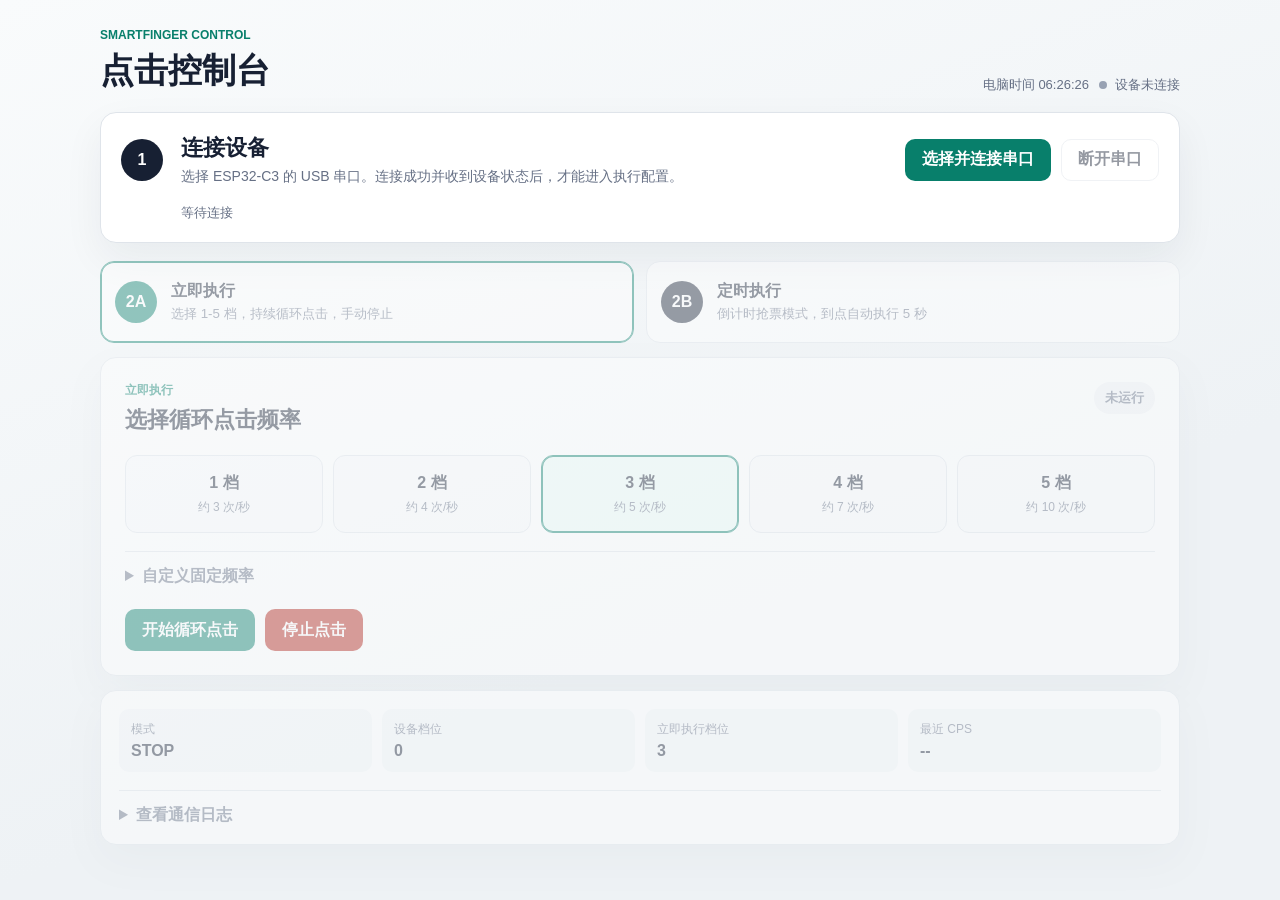
==== desktop-control/index.html @ efdde876 "Implement SmartFinger Desktop Control GUI with Web Serial support, including connection management, " ====
<!DOCTYPE html>
<html lang="zh-CN">
  <head>
    <meta charset="UTF-8">
    <meta name="viewport" content="width=device-width, initial-scale=1.0">
    <title>SmartFinger Control</title>
    <link rel="stylesheet" href="./styles.css">
  </head>
  <body>
    <main class="shell">
      <header class="topbar">
        <div>
          <p class="eyebrow">SmartFinger Control</p>
          <h1>点击控制台</h1>
        </div>
        <div class="top-status">
          <span id="computer-clock">电脑时间 --:--:--</span>
          <span id="device-status" class="status-dot">设备未连接</span>
        </div>
      </header>

      <section class="connection-step" id="connection-step">
        <div class="step-number">1</div>
        <div class="step-copy">
          <h2>连接设备</h2>
          <p>选择 ESP32-C3 的 USB 串口。连接成功并收到设备状态后，才能进入执行配置。</p>
        </div>
        <div class="connection-actions">
          <button class="button primary" id="connect-button">选择并连接串口</button>
          <button class="button quiet" id="disconnect-button" disabled>断开串口</button>
        </div>
        <div class="connection-health" id="connection-health">等待连接</div>
      </section>

      <section class="workspace is-locked" id="workspace">
        <div class="mode-switch" role="tablist" aria-label="执行方式">
          <button class="mode-button is-active" data-mode="immediate" role="tab">
            <span class="mode-index">2A</span>
            <span>
              <strong>立即执行</strong>
              <small>选择 1-5 档，持续循环点击，手动停止</small>
            </span>
          </button>
          <button class="mode-button" data-mode="scheduled" role="tab">
            <span class="mode-index">2B</span>
            <span>
              <strong>定时执行</strong>
              <small>倒计时抢票模式，到点自动执行 5 秒</small>
            </span>
          </button>
        </div>

        <section class="mode-panel" id="immediate-panel">
          <div class="section-heading">
            <div>
              <p class="eyebrow">立即执行</p>
              <h2>选择循环点击频率</h2>
            </div>
            <span class="mode-state" id="immediate-state">未运行</span>
          </div>

          <div class="grade-list" id="grade-list">
            <button class="grade-card" data-grade="1"><strong>1 档</strong><span>约 3 次/秒</span></button>
            <button class="grade-card" data-grade="2"><strong>2 档</strong><span>约 4 次/秒</span></button>
            <button class="grade-card is-selected" data-grade="3"><strong>3 档</strong><span>约 5 次/秒</span></button>
            <button class="grade-card" data-grade="4"><strong>4 档</strong><span>约 7 次/秒</span></button>
            <button class="grade-card" data-grade="5"><strong>5 档</strong><span>约 10 次/秒</span></button>
          </div>

          <details class="advanced">
            <summary>自定义固定频率</summary>
            <div class="field-grid">
              <label><span>按下时长 Tap (ms)</span><input id="tap-ms-input" type="number" min="1" value="45"></label>
              <label><span>松开时长 Rest (ms)</span><input id="rest-ms-input" type="number" min="1" value="155"></label>
            </div>
            <div class="action-row">
              <button class="button quiet" id="apply-profile-button">应用自定义频率</button>
              <button class="button quiet" id="clear-profile-button">恢复档位预设</button>
            </div>
          </details>

          <div class="primary-actions">
            <button class="button start" id="immediate-start-button">开始循环点击</button>
            <button class="button stop" id="immediate-stop-button">停止点击</button>
          </div>
        </section>

        <section class="mode-panel is-hidden" id="scheduled-panel">
          <div class="section-heading">
            <div>
              <p class="eyebrow">定时执行</p>
              <h2>设置抢票模式启动时间</h2>
            </div>
            <span class="mode-state" id="scheduled-state">未武装</span>
          </div>

          <div class="schedule-explainer">
            到点后自动运行 5 秒高仿真点击。电脑时间会在武装前自动同步到设备。
          </div>

          <div class="schedule-choice">
            <article class="schedule-card">
              <h3>几秒后开始</h3>
              <p>适合快速测试和短时间准备。</p>
              <label><span>倒计时秒数</span><input id="delay-seconds-input" type="number" min="0.1" step="0.1" value="5"></label>
              <button class="button primary" id="countdown-arm-button">武装倒计时</button>
            </article>
            <article class="schedule-card">
              <h3>指定时刻开始</h3>
              <p>适合对齐电脑上的目标时间。</p>
              <label><span>目标时刻</span><input id="target-time-input" type="time" step="1"></label>
              <button class="button primary" id="absolute-arm-button">按时刻武装</button>
            </article>
          </div>

          <div class="countdown-display">
            <span>设备倒计时</span>
            <strong id="countdown-value">--.-s</strong>
            <span id="schedule-step">WAIT</span>
          </div>

          <div class="primary-actions">
            <button class="button stop" id="cancel-schedule-button">取消定时并停止</button>
          </div>
        </section>

        <section class="monitor-panel">
          <div class="monitor-summary">
            <div><span>模式</span><strong id="state-mode">STOP</strong></div>
            <div><span>设备档位</span><strong id="state-grade">0</strong></div>
            <div><span>立即执行档位</span><strong id="selected-grade">3</strong></div>
            <div><span>最近 CPS</span><strong id="last-cps">--</strong></div>
          </div>
          <details class="logs">
            <summary>查看通信日志</summary>
            <div class="log-actions">
              <button class="button quiet small" id="refresh-status-button">刷新状态</button>
              <button class="button quiet small" id="clear-log-button">清空日志</button>
            </div>
            <pre id="log-output"></pre>
          </details>
        </section>
      </section>
    </main>

    <script type="module" src="./app.js"></script>
  </body>
</html>
---- desktop-control/styles.css ----
:root {
  --ink: #172033;
  --muted: #667085;
  --line: #dfe4ea;
  --paper: #ffffff;
  --page: #eef2f5;
  --green: #087f6b;
  --green-dark: #066654;
  --red: #b42318;
  --amber: #a15c07;
}

* { box-sizing: border-box; }

body {
  margin: 0;
  min-height: 100vh;
  background: linear-gradient(160deg, #f9fbfc 0%, var(--page) 65%);
  color: var(--ink);
  font-family: "PingFang SC", "SF Pro Display", "Helvetica Neue", sans-serif;
}

button, input { font: inherit; }
button { cursor: pointer; }
button:disabled { cursor: not-allowed; opacity: .45; }

.shell {
  width: min(1080px, calc(100vw - 32px));
  margin: 0 auto;
  padding: 28px 0 48px;
}

.topbar {
  display: flex;
  align-items: flex-end;
  justify-content: space-between;
  gap: 20px;
  margin-bottom: 18px;
}

.eyebrow {
  margin: 0 0 6px;
  color: var(--green);
  font-size: 12px;
  font-weight: 800;
  text-transform: uppercase;
}

h1, h2, h3, p { margin-top: 0; }
h1 { margin-bottom: 0; font-size: 34px; }
h2 { margin-bottom: 0; font-size: 22px; }
h3 { margin-bottom: 6px; }

.top-status {
  display: flex;
  gap: 10px;
  color: var(--muted);
  font-size: 13px;
}

.status-dot {
  padding-left: 16px;
  position: relative;
}

.status-dot::before {
  content: "";
  position: absolute;
  left: 0;
  top: 5px;
  width: 8px;
  height: 8px;
  border-radius: 50%;
  background: #98a2b3;
}

.status-dot.is-online::before { background: var(--green); }
.status-dot.is-error::before { background: var(--red); }

.connection-step,
.mode-panel,
.monitor-panel {
  background: var(--paper);
  border: 1px solid var(--line);
  border-radius: 16px;
  box-shadow: 0 16px 40px rgba(23, 32, 51, .06);
}

.connection-step {
  display: grid;
  grid-template-columns: auto 1fr auto;
  align-items: center;
  gap: 18px;
  padding: 20px;
}

.step-number,
.mode-index {
  display: grid;
  place-items: center;
  width: 42px;
  height: 42px;
  border-radius: 50%;
  background: var(--ink);
  color: white;
  font-weight: 800;
}

.step-copy p,
.schedule-card p {
  margin: 5px 0 0;
  color: var(--muted);
  font-size: 14px;
}

.connection-actions,
.action-row,
.primary-actions,
.log-actions {
  display: flex;
  gap: 10px;
  flex-wrap: wrap;
}

.connection-health {
  grid-column: 2 / -1;
  color: var(--muted);
  font-size: 13px;
}

.workspace {
  margin-top: 18px;
  transition: opacity .2s ease;
}

.workspace.is-locked {
  opacity: .42;
  pointer-events: none;
  user-select: none;
}

.mode-switch {
  display: grid;
  grid-template-columns: 1fr 1fr;
  gap: 12px;
  margin-bottom: 14px;
}

.mode-button {
  display: flex;
  align-items: center;
  gap: 14px;
  min-height: 82px;
  padding: 14px;
  border: 1px solid var(--line);
  border-radius: 14px;
  background: var(--paper);
  color: var(--ink);
  text-align: left;
}

.mode-button strong,
.mode-button small {
  display: block;
}

.mode-button small {
  margin-top: 3px;
  color: var(--muted);
}

.mode-button.is-active {
  border-color: var(--green);
  box-shadow: inset 0 0 0 1px var(--green);
}

.mode-button.is-active .mode-index { background: var(--green); }

.mode-panel {
  padding: 24px;
}

.mode-panel.is-hidden { display: none; }

.section-heading {
  display: flex;
  justify-content: space-between;
  align-items: flex-start;
  gap: 16px;
  margin-bottom: 20px;
}

.mode-state {
  padding: 7px 11px;
  border-radius: 999px;
  background: #f2f4f7;
  color: var(--muted);
  font-size: 13px;
  font-weight: 700;
}

.grade-list {
  display: grid;
  grid-template-columns: repeat(5, 1fr);
  gap: 10px;
}

.grade-card {
  min-height: 78px;
  border: 1px solid var(--line);
  border-radius: 12px;
  background: #fbfcfd;
  color: var(--ink);
}

.grade-card strong,
.grade-card span {
  display: block;
}

.grade-card span {
  margin-top: 5px;
  color: var(--muted);
  font-size: 12px;
}

.grade-card.is-selected {
  border-color: var(--green);
  background: #ecfdf8;
  box-shadow: inset 0 0 0 1px var(--green);
}

.advanced,
.logs {
  margin-top: 18px;
  border-top: 1px solid var(--line);
  padding-top: 14px;
}

summary {
  cursor: pointer;
  color: var(--muted);
  font-weight: 700;
}

.field-grid,
.schedule-choice {
  display: grid;
  grid-template-columns: 1fr 1fr;
  gap: 12px;
  margin: 14px 0;
}

label {
  display: grid;
  gap: 7px;
  color: var(--muted);
  font-size: 13px;
}

input {
  width: 100%;
  min-height: 44px;
  padding: 0 12px;
  border: 1px solid var(--line);
  border-radius: 10px;
  background: white;
  color: var(--ink);
}

.primary-actions { margin-top: 22px; }

.button {
  min-height: 42px;
  padding: 0 16px;
  border: 1px solid transparent;
  border-radius: 10px;
  font-weight: 800;
}

.button.primary,
.button.start {
  background: var(--green);
  color: white;
}

.button.primary:hover,
.button.start:hover { background: var(--green-dark); }

.button.stop {
  background: var(--red);
  color: white;
}

.button.quiet {
  border-color: var(--line);
  background: white;
  color: var(--ink);
}

.button.small { min-height: 34px; font-size: 12px; }

.schedule-explainer {
  padding: 12px 14px;
  border-left: 4px solid var(--amber);
  background: #fff8eb;
  color: #6f4b18;
  font-size: 14px;
}

.schedule-card {
  padding: 18px;
  border: 1px solid var(--line);
  border-radius: 12px;
  background: #fbfcfd;
}

.schedule-card label { margin: 16px 0 12px; }

.countdown-display {
  display: grid;
  grid-template-columns: 1fr auto auto;
  align-items: center;
  gap: 16px;
  margin-top: 10px;
  padding: 16px;
  border-radius: 12px;
  background: var(--ink);
  color: white;
}

.countdown-display strong { font-size: 28px; }

.monitor-panel {
  margin-top: 14px;
  padding: 18px;
}

.monitor-summary {
  display: grid;
  grid-template-columns: repeat(4, 1fr);
  gap: 10px;
}

.monitor-summary div {
  padding: 12px;
  border-radius: 10px;
  background: #f5f7f9;
}

.monitor-summary span,
.monitor-summary strong { display: block; }
.monitor-summary span { color: var(--muted); font-size: 12px; margin-bottom: 4px; }

.log-actions { margin: 12px 0 8px; }

pre {
  max-height: 260px;
  overflow: auto;
  margin: 0;
  padding: 12px;
  border-radius: 10px;
  background: #111827;
  color: #d1fae5;
  font-size: 12px;
  white-space: pre-wrap;
}

@media (max-width: 760px) {
  .topbar, .connection-step { display: grid; grid-template-columns: 1fr; }
  .connection-health { grid-column: auto; }
  .mode-switch, .field-grid, .schedule-choice, .monitor-summary, .grade-list { grid-template-columns: 1fr; }
  .top-status { display: grid; }
}
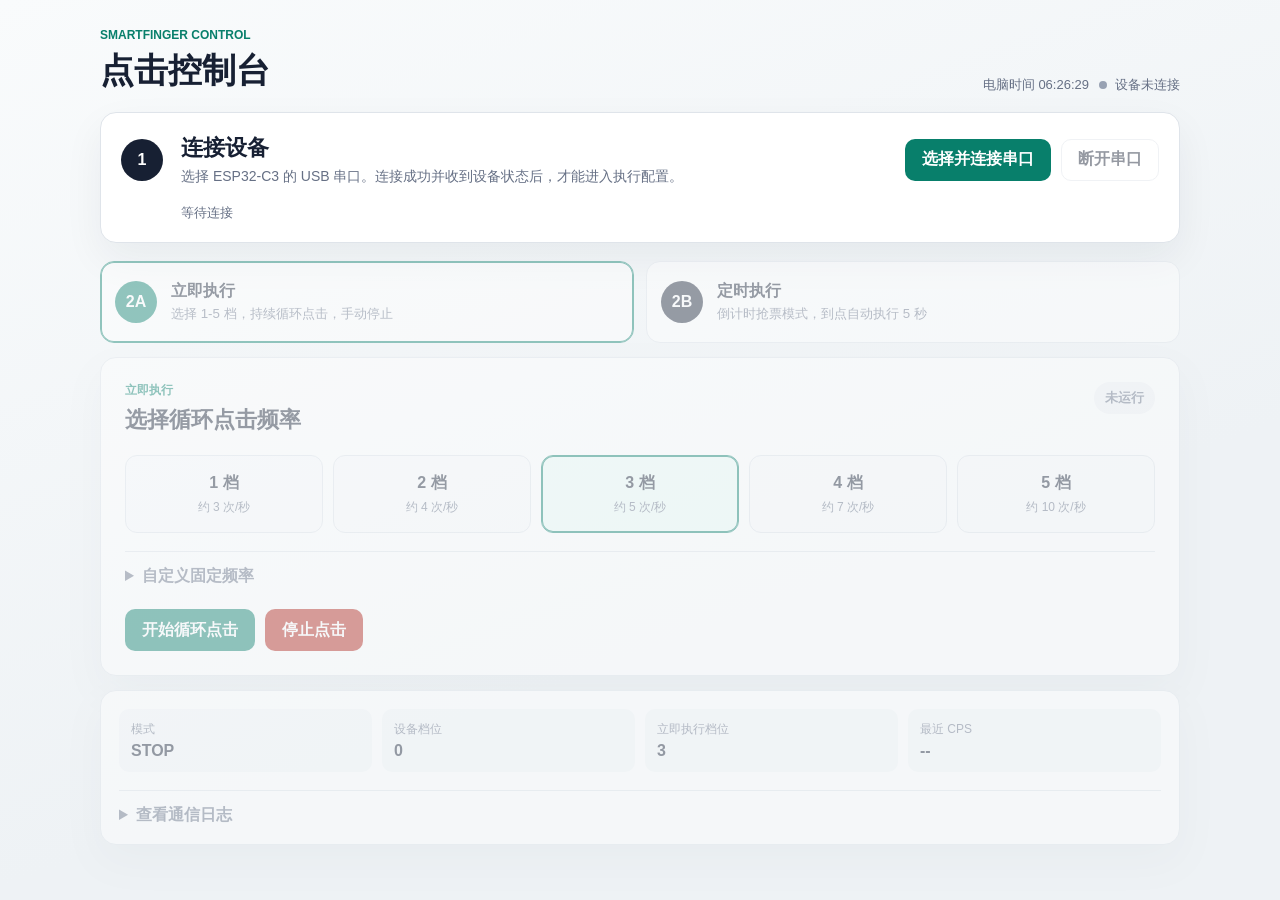
==== commit 9b03e506: "Enhance SmartFinger Desktop Control with date-time scheduling features. Update input fields to accep" ====
--- a/desktop-control/index.html
+++ b/desktop-control/index.html
@@ -106,16 +106,16 @@
               <button class="button primary" id="countdown-arm-button">武装倒计时</button>
             </article>
             <article class="schedule-card">
-              <h3>指定时刻开始</h3>
-              <p>适合对齐电脑上的目标时间。</p>
-              <label><span>目标时刻</span><input id="target-time-input" type="time" step="1"></label>
-              <button class="button primary" id="absolute-arm-button">按时刻武装</button>
+              <h3>指定日期时间开始</h3>
+              <p>适合跨天抢票。默认按整分钟配置，秒数固定为 00。</p>
+              <label><span>目标日期时间</span><input id="target-datetime-input" type="datetime-local" step="60"></label>
+              <button class="button primary" id="absolute-arm-button">按日期时间武装</button>
             </article>
           </div>
 
           <div class="countdown-display">
             <span>设备倒计时</span>
-            <strong id="countdown-value">--.-s</strong>
+            <strong id="countdown-value">--</strong>
             <span id="schedule-step">WAIT</span>
           </div>
 
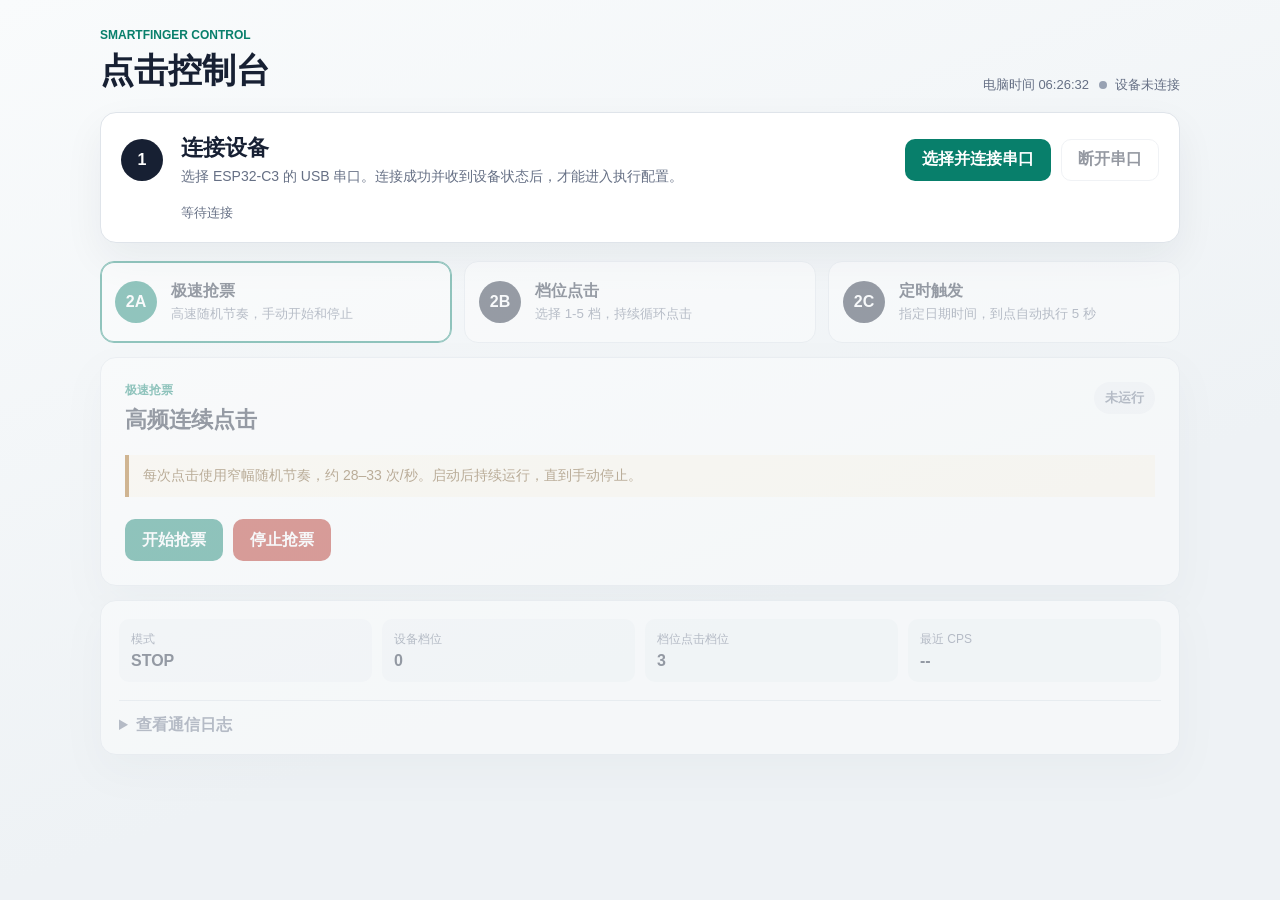
==== commit c9218ac2: "feat：终极版" ====
--- a/desktop-control/index.html
+++ b/desktop-control/index.html
@@ -34,29 +34,55 @@
 
       <section class="workspace is-locked" id="workspace">
         <div class="mode-switch" role="tablist" aria-label="执行方式">
-          <button class="mode-button is-active" data-mode="immediate" role="tab">
+          <button class="mode-button is-active" data-mode="rush" role="tab">
             <span class="mode-index">2A</span>
             <span>
-              <strong>立即执行</strong>
-              <small>选择 1-5 档，持续循环点击，手动停止</small>
+              <strong>极速抢票</strong>
+              <small>高速随机节奏，手动开始和停止</small>
+            </span>
+          </button>
+          <button class="mode-button" data-mode="grade" role="tab">
+            <span class="mode-index">2B</span>
+            <span>
+              <strong>档位点击</strong>
+              <small>选择 1-5 档，持续循环点击</small>
             </span>
           </button>
           <button class="mode-button" data-mode="scheduled" role="tab">
-            <span class="mode-index">2B</span>
+            <span class="mode-index">2C</span>
             <span>
-              <strong>定时执行</strong>
-              <small>倒计时抢票模式，到点自动执行 5 秒</small>
+              <strong>定时触发</strong>
+              <small>指定日期时间，到点自动执行 5 秒</small>
             </span>
           </button>
         </div>
 
-        <section class="mode-panel" id="immediate-panel">
+        <section class="mode-panel" id="rush-panel">
           <div class="section-heading">
             <div>
-              <p class="eyebrow">立即执行</p>
+              <p class="eyebrow">极速抢票</p>
+              <h2>高频连续点击</h2>
+            </div>
+            <span class="mode-state" id="rush-state">未运行</span>
+          </div>
+
+          <div class="schedule-explainer">
+            每次点击使用窄幅随机节奏，约 28–33 次/秒。启动后持续运行，直到手动停止。
+          </div>
+
+          <div class="primary-actions">
+            <button class="button start" id="rush-start-button">开始抢票</button>
+            <button class="button stop" id="rush-stop-button">停止抢票</button>
+          </div>
+        </section>
+
+        <section class="mode-panel is-hidden" id="grade-panel">
+          <div class="section-heading">
+            <div>
+              <p class="eyebrow">档位点击</p>
               <h2>选择循环点击频率</h2>
             </div>
-            <span class="mode-state" id="immediate-state">未运行</span>
+            <span class="mode-state" id="grade-state">未运行</span>
           </div>
 
           <div class="grade-list" id="grade-list">
@@ -88,7 +114,7 @@
         <section class="mode-panel is-hidden" id="scheduled-panel">
           <div class="section-heading">
             <div>
-              <p class="eyebrow">定时执行</p>
+              <p class="eyebrow">定时触发</p>
               <h2>设置抢票模式启动时间</h2>
             </div>
             <span class="mode-state" id="scheduled-state">未武装</span>
@@ -128,7 +154,7 @@
           <div class="monitor-summary">
             <div><span>模式</span><strong id="state-mode">STOP</strong></div>
             <div><span>设备档位</span><strong id="state-grade">0</strong></div>
-            <div><span>立即执行档位</span><strong id="selected-grade">3</strong></div>
+            <div><span>档位点击档位</span><strong id="selected-grade">3</strong></div>
             <div><span>最近 CPS</span><strong id="last-cps">--</strong></div>
           </div>
           <details class="logs">
--- a/desktop-control/styles.css
+++ b/desktop-control/styles.css
@@ -141,7 +141,8 @@
 
 .mode-switch {
   display: grid;
-  grid-template-columns: 1fr 1fr;
+  grid-template-columns: repeat(3, minmax(0, 1fr));
+  align-items: stretch;
   gap: 12px;
   margin-bottom: 14px;
 }
@@ -150,6 +151,8 @@
   display: flex;
   align-items: center;
   gap: 14px;
+  width: 100%;
+  min-width: 0;
   min-height: 82px;
   padding: 14px;
   border: 1px solid var(--line);
@@ -162,6 +165,7 @@
 .mode-button strong,
 .mode-button small {
   display: block;
+  min-width: 0;
 }
 
 .mode-button small {
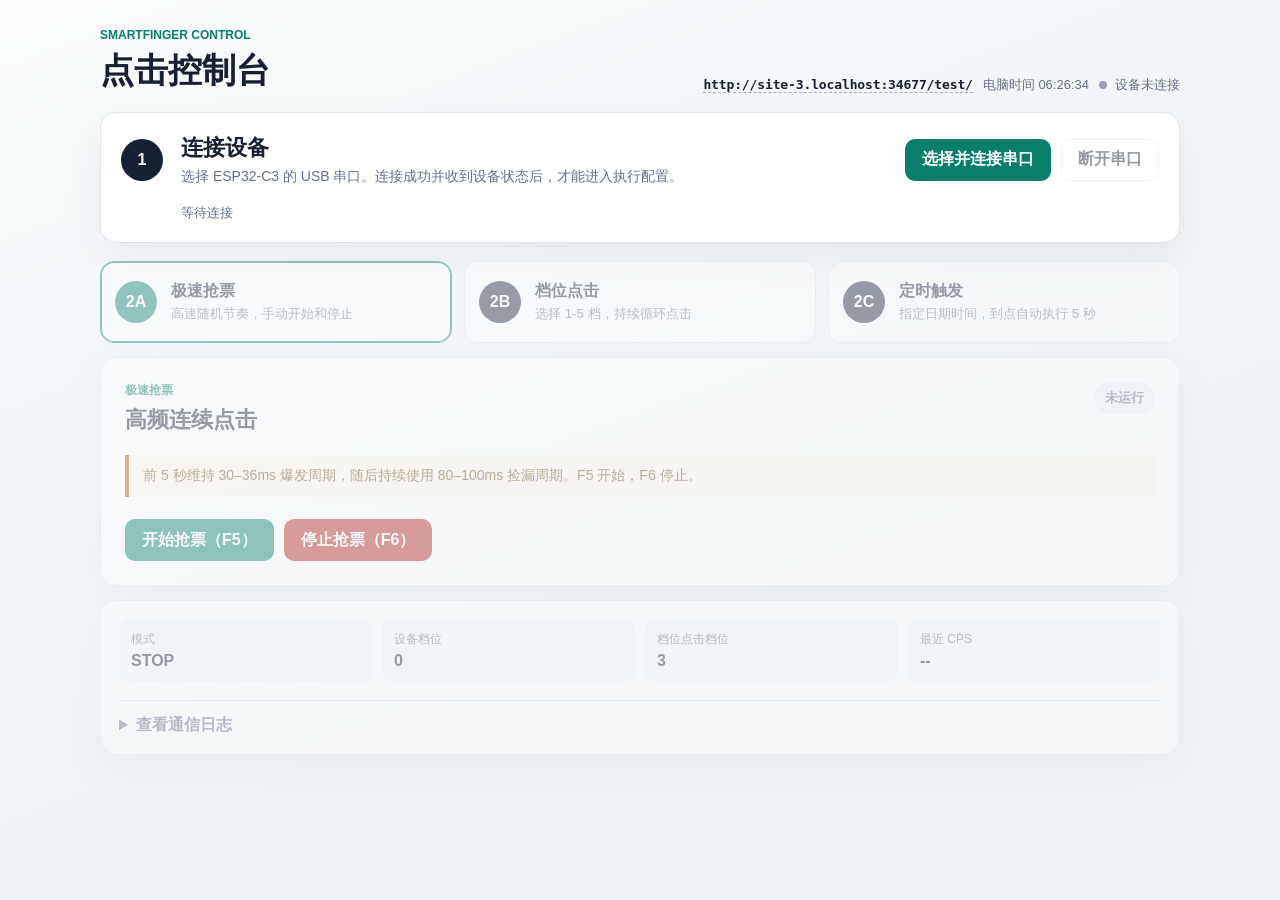
==== commit 63644075: "fix：修复频率问题" ====
--- a/desktop-control/index.html
+++ b/desktop-control/index.html
@@ -14,6 +14,7 @@
           <h1>点击控制台</h1>
         </div>
         <div class="top-status">
+          <a id="touch-test-link" class="utility-link utility-link--copy" href="./test/" aria-label="复制手机点击测试地址" title="点击复制">http://--:--/test/</a>
           <span id="computer-clock">电脑时间 --:--:--</span>
           <span id="device-status" class="status-dot">设备未连接</span>
         </div>
@@ -67,12 +68,12 @@
           </div>
 
           <div class="schedule-explainer">
-            每次点击使用窄幅随机节奏，约 28–33 次/秒。启动后持续运行，直到手动停止。
+            前 5 秒维持 30–36ms 爆发周期，随后持续使用 80–100ms 捡漏周期。F5 开始，F6 停止。
           </div>
 
           <div class="primary-actions">
-            <button class="button start" id="rush-start-button">开始抢票</button>
-            <button class="button stop" id="rush-stop-button">停止抢票</button>
+            <button class="button start" id="rush-start-button">开始抢票（F5）</button>
+            <button class="button stop" id="rush-stop-button">停止抢票（F6）</button>
           </div>
         </section>
 
--- a/desktop-control/styles.css
+++ b/desktop-control/styles.css
@@ -53,9 +53,33 @@
 
 .top-status {
   display: flex;
+  align-items: center;
   gap: 10px;
   color: var(--muted);
   font-size: 13px;
+  flex-wrap: wrap;
+}
+
+.utility-link {
+  color: var(--ink);
+  font-weight: 700;
+  text-decoration: none;
+}
+
+.utility-link--copy {
+  display: inline-flex;
+  align-items: center;
+  padding: 0;
+  border-bottom: 1px dashed rgba(23, 32, 51, .35);
+  border-radius: 0;
+  background: transparent;
+  font-family: ui-monospace, SFMono-Regular, Menlo, Monaco, Consolas, monospace;
+  letter-spacing: -0.01em;
+}
+
+.utility-link--copy.is-copied {
+  border-bottom-color: var(--green);
+  color: var(--green);
 }
 
 .status-dot {
